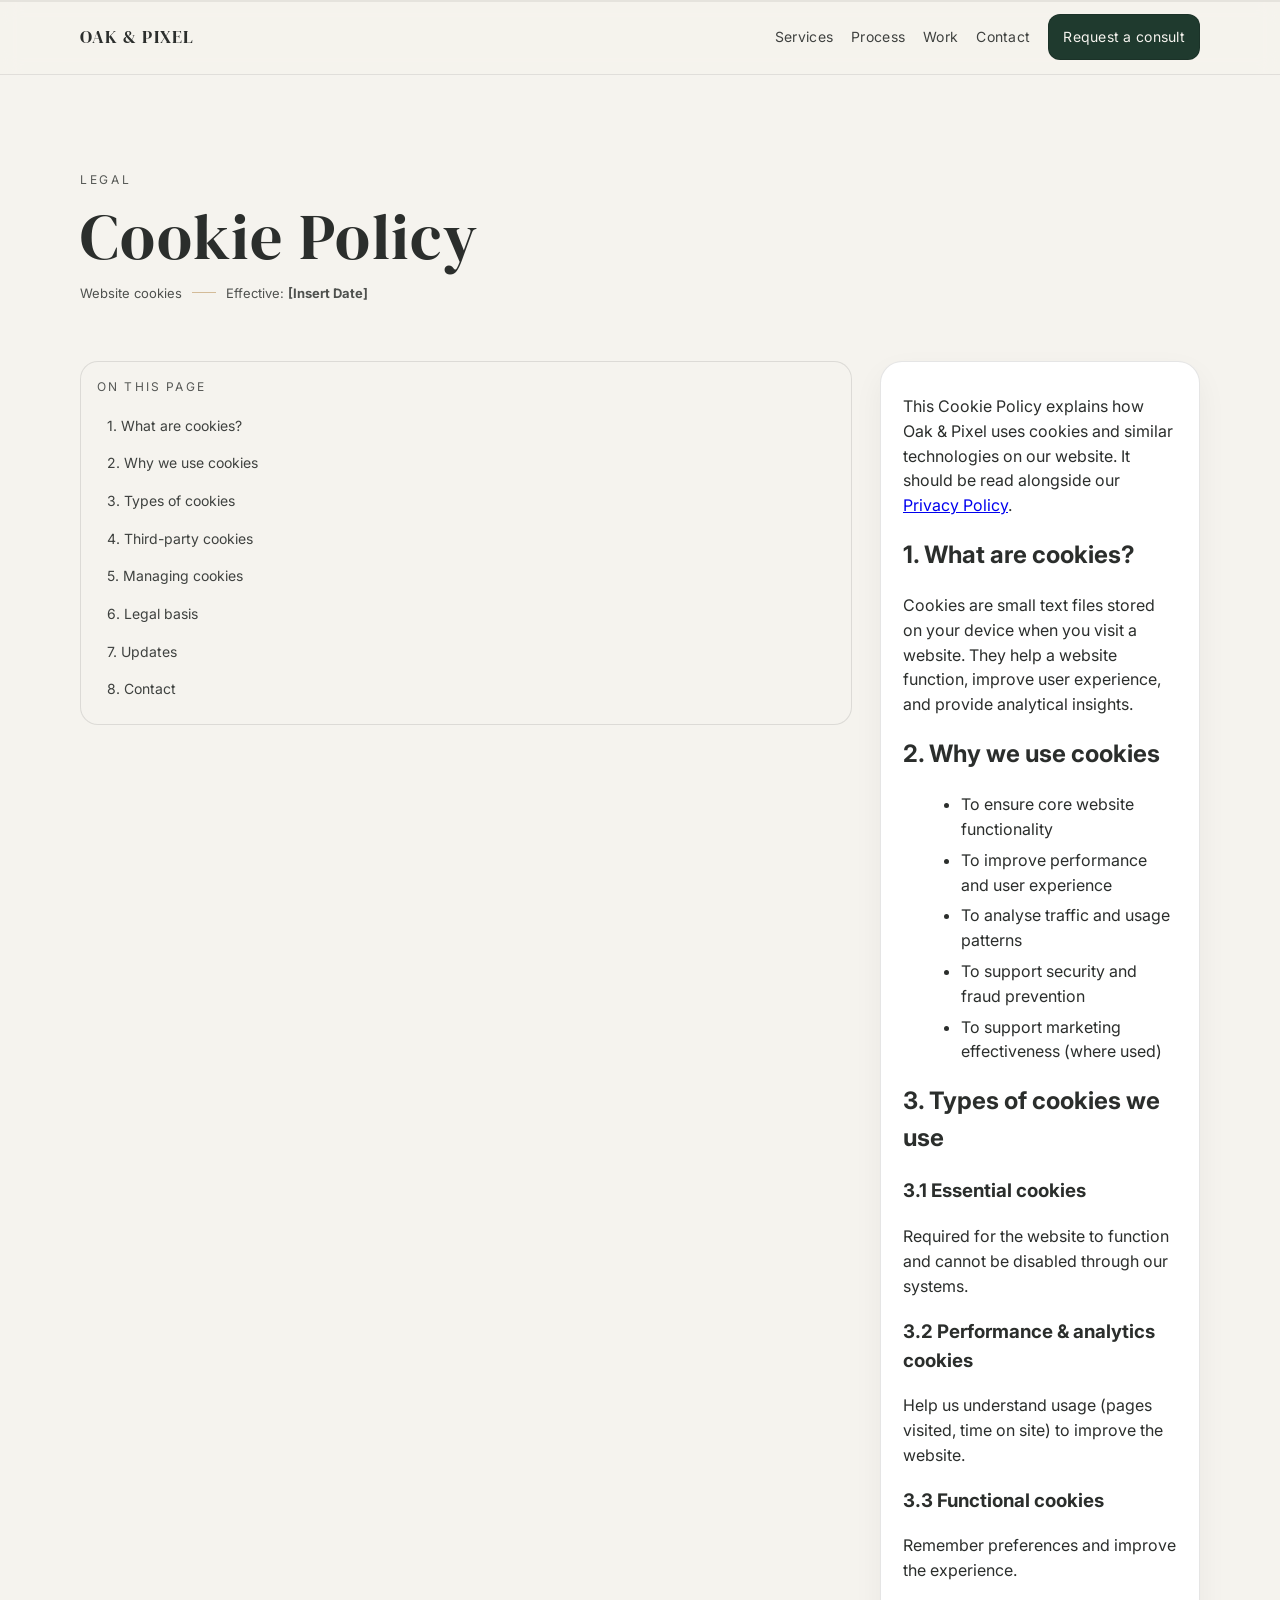
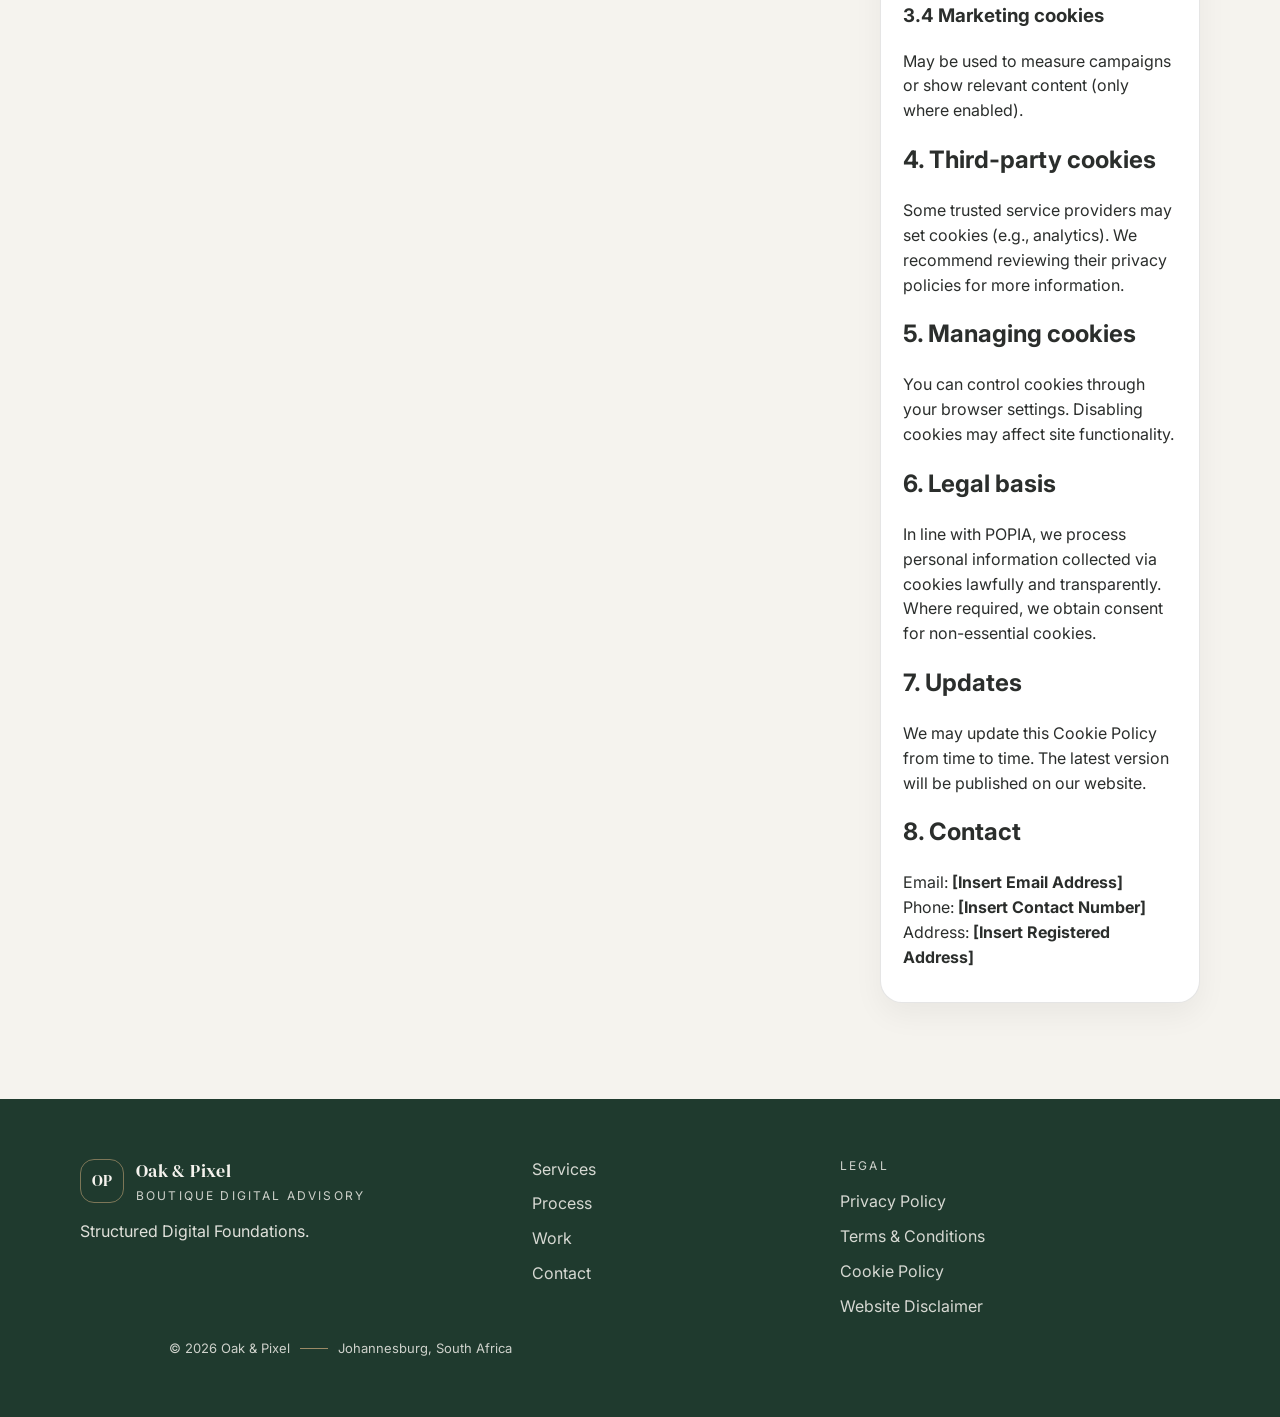
==== cookies.html @ d3440150 "Add files via upload" ====
<!doctype html>
<html lang="en">
<head>
  <meta charset="utf-8" />
  <meta name="viewport" content="width=device-width, initial-scale=1" />
  <title>Cookie Policy — Oak & Pixel</title>
  <meta name="description" content="Oak & Pixel Cookie Policy." />
  <link rel="preconnect" href="https://fonts.googleapis.com">
  <link rel="preconnect" href="https://fonts.gstatic.com" crossorigin>
  <link href="https://fonts.googleapis.com/css2?family=DM+Serif+Display&family=Inter:wght@300;400;500;600&display=swap" rel="stylesheet">
  <link rel="stylesheet" href="css/styles.css" />
</head>

<body>
  <div class="scrollbar" aria-hidden="true"><span class="scrollbar__fill" id="scrollFill"></span></div>

  <header class="header" id="top">
    <div class="container header__inner">
      <a class="brand" href="index.html" aria-label="Oak & Pixel Home">
        <img class="brand__logo" src="assets/logo-primary.png" alt="Oak & Pixel"
             onerror="this.style.display='none'; document.getElementById('brandText').style.display='block';">
        <span id="brandText" class="brand__text" style="display:none;">OAK &amp; PIXEL</span>
      </a>

      <nav class="nav" aria-label="Primary">
        <button class="nav__toggle" id="navToggle" aria-label="Open menu" aria-expanded="false">
          <span></span><span></span>
        </button>

        <div class="nav__panel" id="navPanel">
          <a class="nav__link" href="index.html#services">Services</a>
          <a class="nav__link" href="index.html#process">Process</a>
          <a class="nav__link" href="index.html#work">Work</a>
          <a class="nav__link" href="index.html#contact">Contact</a>
          <a class="btn btn--primary" href="index.html#contact">Request a consult</a>
        </div>
      </nav>
    </div>
  </header>

  <main class="section--light">
    <section class="policyHero">
      <div class="container">
        <p class="kicker">Legal</p>
        <h1 class="headline">Cookie Policy</h1>
        <div class="policyMeta">
          <span>Website cookies</span>
          <span class="goldLineInline" aria-hidden="true"></span>
          <span>Effective: <strong>[Insert Date]</strong></span>
        </div>
      </div>
    </section>

    <section class="container policyWrap">
      <aside class="policyToc" aria-label="Page contents">
        <div class="tocTitle">On this page</div>
        <a href="#what">1. What are cookies?</a>
        <a href="#why">2. Why we use cookies</a>
        <a href="#types">3. Types of cookies</a>
        <a href="#third">4. Third-party cookies</a>
        <a href="#manage">5. Managing cookies</a>
        <a href="#basis">6. Legal basis</a>
        <a href="#updates">7. Updates</a>
        <a href="#contact">8. Contact</a>
      </aside>

      <article class="policyCard">
        <p>
          This Cookie Policy explains how Oak &amp; Pixel uses cookies and similar technologies on our website.
          It should be read alongside our <a href="privacy.html">Privacy Policy</a>.
        </p>

        <h2 id="what">1. What are cookies?</h2>
        <p>Cookies are small text files stored on your device when you visit a website. They help a website function, improve user experience, and provide analytical insights.</p>

        <h2 id="why">2. Why we use cookies</h2>
        <ul>
          <li>To ensure core website functionality</li>
          <li>To improve performance and user experience</li>
          <li>To analyse traffic and usage patterns</li>
          <li>To support security and fraud prevention</li>
          <li>To support marketing effectiveness (where used)</li>
        </ul>

        <h2 id="types">3. Types of cookies we use</h2>
        <h3>3.1 Essential cookies</h3>
        <p>Required for the website to function and cannot be disabled through our systems.</p>

        <h3>3.2 Performance &amp; analytics cookies</h3>
        <p>Help us understand usage (pages visited, time on site) to improve the website.</p>

        <h3>3.3 Functional cookies</h3>
        <p>Remember preferences and improve the experience.</p>

        <h3>3.4 Marketing cookies</h3>
        <p>May be used to measure campaigns or show relevant content (only where enabled).</p>

        <h2 id="third">4. Third-party cookies</h2>
        <p>Some trusted service providers may set cookies (e.g., analytics). We recommend reviewing their privacy policies for more information.</p>

        <h2 id="manage">5. Managing cookies</h2>
        <p>You can control cookies through your browser settings. Disabling cookies may affect site functionality.</p>

        <h2 id="basis">6. Legal basis</h2>
        <p>In line with POPIA, we process personal information collected via cookies lawfully and transparently. Where required, we obtain consent for non-essential cookies.</p>

        <h2 id="updates">7. Updates</h2>
        <p>We may update this Cookie Policy from time to time. The latest version will be published on our website.</p>

        <h2 id="contact">8. Contact</h2>
        <p>
          Email: <strong>[Insert Email Address]</strong><br />
          Phone: <strong>[Insert Contact Number]</strong><br />
          Address: <strong>[Insert Registered Address]</strong>
        </p>
      </article>
    </section>
  </main>

  <footer class="footer section--dark">
    <div class="container footer__inner">
      <div class="footer__brand">
        <div class="footer__logoRow">
          <img src="assets/logo-mark.png" alt="Oak & Pixel mark" class="footer__mark"
               onerror="this.outerHTML='<span class=&quot;footer__markFallback&quot;>OP</span>';">
          <div>
            <div class="footer__name">Oak &amp; Pixel</div>
            <div class="footer__tag">Boutique Digital Advisory</div>
          </div>
        </div>
        <p class="footer__line">Structured Digital Foundations.</p>
      </div>

      <div class="footer__links">
        <a href="index.html#services">Services</a>
        <a href="index.html#process">Process</a>
        <a href="index.html#work">Work</a>
        <a href="index.html#contact">Contact</a>
      </div>

      <div class="footer__legal">
        <div class="footer__legalTitle">Legal</div>
        <a href="privacy.html">Privacy Policy</a>
        <a href="terms.html">Terms &amp; Conditions</a>
        <a href="cookies.html">Cookie Policy</a>
        <a href="disclaimer.html">Website Disclaimer</a>
      </div>

      <div class="footer__meta">
        <span>© <span id="year"></span> Oak &amp; Pixel</span>
        <span class="goldLine" aria-hidden="true"></span>
        <span>Johannesburg, South Africa</span>
      </div>
    </div>
  </footer>

  <script src="js/main.js"></script>
</body>
</html>
---- css/styles.css ----
:root{
  /* Oak & Pixel palette (balanced + neutral) */
  --green: #1F3A2E;
  --charcoal: #2B2E2C;
  --offwhite: #F5F3EE;
  --gold: #C8A87A;

  --radius: 18px;
  --shadow: 0 18px 40px rgba(0,0,0,.12);
  --max: 1140px;

  --serif: "DM Serif Display", serif;
  --sans: "Inter", system-ui, -apple-system, Segoe UI, Roboto, Arial, sans-serif;

  --ease: cubic-bezier(.2,.8,.2,1);
}

*{ box-sizing:border-box; }
html{ scroll-behavior:smooth; }
body{
  margin:0;
  font-family: var(--sans);
  color: var(--charcoal);
  background: var(--offwhite);
  line-height: 1.55;
}

img{ max-width:100%; display:block; }

.container{
  width: min(var(--max), calc(100% - 48px));
  margin-inline:auto;
}

.section{ padding: 96px 0; }
.section--light{ background: var(--offwhite); color: var(--charcoal); }
.section--dark{ background: var(--green); color: var(--offwhite); }

.section__head{ margin-bottom: 32px; max-width: 820px; }
.kicker{
  letter-spacing: .22em;
  text-transform: uppercase;
  font-size: 12px;
  opacity: .78;
  margin: 0 0 14px;
}
.kicker--light{ opacity: .86; }

.headline{
  font-family: var(--serif);
  font-weight: 400;
  letter-spacing: .02em;
  font-size: clamp(42px, 5vw, 66px);
  line-height: 1.02;
  margin: 0 0 14px;
}
.headline__sub{
  display:block;
  font-family: var(--sans);
  font-weight: 400;
  letter-spacing: 0;
  font-size: clamp(14px, 1.55vw, 16px);
  margin-top: 16px;
  opacity: .82;
  max-width: 38ch;
}

.h2{
  font-family: var(--serif);
  font-weight: 400;
  letter-spacing: .02em;
  font-size: clamp(30px, 3.2vw, 44px);
  line-height: 1.08;
  margin: 0 0 10px;
}
.h2--light{ color: var(--offwhite); }
.h3{
  font-family: var(--serif);
  font-weight: 400;
  letter-spacing: .02em;
  font-size: 22px;
  margin: 0 0 10px;
}
.h3--light{ color: var(--offwhite); }

.lead{
  font-size: 16px;
  max-width: 62ch;
  opacity: .9;
  margin: 0 0 26px;
}
.sub{
  margin: 0;
  opacity: .86;
  max-width: 70ch;
}
.sub--light{ opacity: .88; }

.muted{ opacity: .86; margin: 0 0 14px; }

.divider{
  height: 1px;
  background: rgba(245,243,238,.18);
  margin: 34px 0;
}
.divider--gold{
  background: linear-gradient(90deg, transparent, rgba(200,168,122,.9), transparent);
}

/* Header / Nav */
.header{
  position: sticky;
  top: 0;
  z-index: 50;
  backdrop-filter: blur(10px);
  background: rgba(245,243,238,.72);
  border-bottom: 1px solid rgba(43,46,44,.10);
}
.header__inner{
  display:flex;
  align-items:center;
  justify-content:space-between;
  height: 74px;
}
.brand{ display:flex; align-items:center; gap: 12px; text-decoration:none; color: var(--charcoal); }
.brand__logo{ height: 24px; }
.brand__text{
  font-family: var(--serif);
  letter-spacing: .06em;
  font-size: 18px;
}

.nav{ position: relative; }
.nav__panel{ display:flex; align-items:center; gap: 18px; }
.nav__link{
  text-decoration:none;
  color: var(--charcoal);
  font-size: 14px;
  letter-spacing: .02em;
  opacity: .9;
  position: relative;
}
.nav__link::after{
  content:"";
  position:absolute;
  left:0; bottom:-8px;
  width:0%;
  height:1px;
  background: var(--gold);
  transition: width .35s var(--ease);
}
.nav__link:hover::after{ width: 100%; }

.nav__toggle{
  display:none;
  border: 0;
  background: transparent;
  width: 44px; height: 44px;
  border-radius: 12px;
  cursor: pointer;
}
.nav__toggle span{
  display:block;
  height:2px;
  background: var(--charcoal);
  margin: 7px 10px;
  transition: transform .3s var(--ease), opacity .3s var(--ease);
}

/* Buttons */
.btn{
  display:inline-flex;
  align-items:center;
  justify-content:center;
  gap: 10px;
  padding: 12px 16px;
  border-radius: 999px;
  font-size: 14px;
  letter-spacing: .02em;
  text-decoration:none;
  border: 1px solid transparent;
  cursor: pointer;
  transition: transform .18s var(--ease), background .25s var(--ease), border-color .25s var(--ease);
}
.btn:active{ transform: translateY(1px); }

.btn--primary{
  background: var(--green);
  color: var(--offwhite);
}
.btn--primary:hover{ background: #173024; }

.btn--ghost{
  background: transparent;
  color: var(--charcoal);
  border-color: rgba(43,46,44,.22);
}
.btn--ghost:hover{ border-color: rgba(200,168,122,.9); }

.btn--ghostLight{
  background: transparent;
  color: var(--offwhite);
  border-color: rgba(245,243,238,.28);
}
.btn--ghostLight:hover{ border-color: rgba(200,168,122,.9); }

/* Hero */
.hero{ padding-top: 78px; }
.hero__grid{
  display:grid;
  grid-template-columns: 1.12fr .88fr;
  gap: 46px;
  align-items: center;
}
.hero__trust{
  display:flex;
  flex-wrap:wrap;
  gap: 12px;
  margin-top: 22px;
  font-size: 13px;
  opacity: .86;
}
.dot{
  width:4px; height:4px;
  background: var(--gold);
  border-radius: 999px;
  align-self:center;
}
.hero__cta{ display:flex; gap: 12px; flex-wrap: wrap; }

/* Media stack */
.mediaStack{ position: relative; min-height: 420px; }
.mediaStack__card{
  border-radius: var(--radius);
  overflow:hidden;
  box-shadow: var(--shadow);
  border: 1px solid rgba(43,46,44,.12);
}
.mediaStack__card img{ width:100%; height: 360px; object-fit: cover; }
.mediaStack__card--offset{
  position:absolute;
  right: -12px;
  bottom: -22px;
  width: 72%;
  transform: rotate(1.2deg);
}
.mediaStack__stamp{
  position:absolute;
  left: -10px;
  bottom: 20px;
  width: 64px; height: 64px;
  border-radius: 16px;
  border: 1px solid rgba(200,168,122,.7);
  background: rgba(245,243,238,.85);
  display:grid;
  place-items:center;
  box-shadow: 0 12px 30px rgba(0,0,0,.12);
}
.stampFallback{
  font-family: var(--serif);
  letter-spacing: .08em;
  color: var(--green);
}

/* Cards */
.cards{
  display:grid;
  gap: 18px;
}
.cards--3{ grid-template-columns: repeat(3, 1fr); }
.card{
  border-radius: var(--radius);
  padding: 22px;
  border: 1px solid rgba(245,243,238,.18);
  background: rgba(0,0,0,.10);
}
.card .list{ margin: 14px 0 0; padding-left: 18px; opacity: .92; }
.card .list li{ margin: 6px 0; }

/* Process timeline */
.timeline{
  display:grid;
  gap: 14px;
  border-top: 1px solid rgba(43,46,44,.14);
  padding-top: 18px;
}
.step{
  display:grid;
  grid-template-columns: 70px 1fr;
  gap: 16px;
  padding: 18px 0;
  border-bottom: 1px solid rgba(43,46,44,.12);
}
.step__num{
  font-family: var(--serif);
  font-size: 22px;
  color: var(--green);
  letter-spacing: .04em;
}

/* Gallery */
.gallery{
  display:grid;
  grid-template-columns: repeat(3, 1fr);
  gap: 18px;
}
.workCard{
  position: relative;
  border-radius: var(--radius);
  overflow:hidden;
  border: 1px solid rgba(245,243,238,.18);
  text-decoration:none;
  color: var(--offwhite);
}
.workCard img{
  width:100%;
  height: 280px;
  object-fit: cover;
  filter: saturate(.95) contrast(.98);
  transform: scale(1.02);
  transition: transform .7s var(--ease);
}
.workCard:hover img{ transform: scale(1.08); }
.workCard__meta{
  position:absolute;
  left: 0; right:0; bottom:0;
  padding: 18px;
  background: linear-gradient(180deg, transparent, rgba(0,0,0,.55));
}
.workCard__title{
  display:block;
  font-family: var(--serif);
  font-size: 18px;
  letter-spacing: .02em;
}
.workCard__tag{
  font-size: 13px;
  opacity: .9;
}

/* Quotes */
.quotes{
  display:grid;
  grid-template-columns: 1fr 1fr;
  gap: 18px;
}
.quote{
  margin:0;
  padding: 22px;
  border-radius: var(--radius);
  background: #fff;
  border: 1px solid rgba(43,46,44,.12);
}
.quote p{
  margin:0 0 14px;
  font-size: 15px;
}
.quote footer{
  font-size: 13px;
  opacity: .75;
}

/* FAQ */
.faq{ display:grid; gap: 12px; max-width: 820px; }
.faq__item{
  border-radius: var(--radius);
  border: 1px solid rgba(245,243,238,.18);
  background: rgba(0,0,0,.10);
  padding: 14px 16px;
}
.faq__item summary{
  cursor:pointer;
  font-weight: 500;
  letter-spacing: .01em;
}
.faq__item p{ margin: 12px 0 2px; opacity: .9; }

/* Contact */
.contact{
  display:grid;
  grid-template-columns: 1fr 1fr;
  gap: 22px;
  align-items: start;
}
.contact__details{
  margin-top: 22px;
  display:grid;
  gap: 10px;
  border-top: 1px solid rgba(43,46,44,.12);
  padding-top: 18px;
}
.detail .label{
  font-size: 12px;
  letter-spacing: .18em;
  text-transform: uppercase;
  opacity: .7;
  display:block;
}
.detail .value{ font-size: 14px; }

.form{
  background: #fff;
  border-radius: calc(var(--radius) + 4px);
  border: 1px solid rgba(43,46,44,.12);
  padding: 18px;
  box-shadow: 0 12px 30px rgba(0,0,0,.06);
}
.form label{ display:block; margin-bottom: 12px; }
.form label span{
  display:block;
  font-size: 12px;
  letter-spacing: .16em;
  text-transform: uppercase;
  opacity: .7;
  margin-bottom: 8px;
}
.form input, .form select, .form textarea{
  width:100%;
  border-radius: 14px;
  border: 1px solid rgba(43,46,44,.16);
  padding: 12px 12px;
  font-family: var(--sans);
  font-size: 14px;
  outline: none;
  background: var(--offwhite);
}
.form input:focus, .form select:focus, .form textarea:focus{
  border-color: rgba(200,168,122,.85);
  box-shadow: 0 0 0 4px rgba(200,168,122,.15);
}
.form__row{
  display:grid;
  grid-template-columns: 1fr 1fr;
  gap: 12px;
}
.form__foot{
  display:flex;
  align-items:center;
  justify-content:space-between;
  gap: 12px;
  margin-top: 10px;
}
.fineprint{ margin:0; font-size: 12px; opacity: .7; }
.form__status{ margin: 12px 2px 0; font-size: 13px; opacity: .85; }

/* Footer */
.footer{ padding: 58px 0; }
.footer__inner{
  display:grid;
  grid-template-columns: 1.2fr .8fr 1fr;
  gap: 20px;
  align-items: start;
}
.footer__logoRow{ display:flex; gap: 12px; align-items:center; }
.footer__mark{
  width: 44px; height: 44px;
  border-radius: 14px;
  border: 1px solid rgba(200,168,122,.55);
  background: rgba(0,0,0,.10);
  padding: 8px;
}
.footer__markFallback{
  width:44px; height:44px;
  border-radius:14px;
  border:1px solid rgba(200,168,122,.55);
  display:grid; place-items:center;
  font-family: var(--serif);
}
.footer__name{ font-family: var(--serif); font-size: 18px; letter-spacing:.02em; }
.footer__tag{ font-size: 12px; letter-spacing: .18em; text-transform: uppercase; opacity: .82; margin-top: 2px; }
.footer__line{ margin: 14px 0 0; opacity: .9; }

.footer__links{ display:grid; gap: 10px; justify-items:start; }
.footer__links a{ color: var(--offwhite); text-decoration:none; opacity:.86; }
.footer__links a:hover{ opacity:1; text-decoration: underline; text-decoration-color: rgba(200,168,122,.9); }

.footer__meta{
  display:flex;
  flex-wrap:wrap;
  gap: 10px;
  align-items:center;
  justify-content:flex-end;
  opacity: .82;
  font-size: 13px;
}
.goldLine{
  width: 28px; height: 1px;
  background: rgba(200,168,122,.9);
}

/* Reveal on scroll */
.reveal{
  opacity: 0;
  transform: translateY(14px);
  transition: opacity .7s var(--ease), transform .7s var(--ease);
}
.reveal.is-visible{
  opacity: 1;
  transform: translateY(0);
}

/* Subtle top scrollbar */
.scrollbar{
  position: fixed;
  top:0; left:0; right:0;
  height: 2px;
  background: rgba(43,46,44,.08);
  z-index: 80;
}
.scrollbar__fill{
  display:block;
  height: 100%;
  width: 0%;
  background: rgba(200,168,122,.95);
}

/* Responsive */
@media (max-width: 980px){
  .hero__grid{ grid-template-columns: 1fr; }
  .mediaStack__card--offset{ position: relative; right:auto; bottom:auto; width: 100%; margin-top: 12px; transform:none; }
  .mediaStack{ min-height: auto; }
  .cards--3{ grid-template-columns: 1fr; }
  .gallery{ grid-template-columns: 1fr; }
  .quotes{ grid-template-columns: 1fr; }
  .contact{ grid-template-columns: 1fr; }
  .footer__inner{ grid-template-columns: 1fr; }
  .footer__meta{ justify-content:flex-start; }

  .nav__toggle{ display:inline-block; }
  .nav__panel{
    position: absolute;
    right: 0;
    top: 56px;
    width: min(420px, calc(100vw - 24px));
    background: rgba(245,243,238,.98);
    border: 1px solid rgba(43,46,44,.12);
    border-radius: 16px;
    padding: 14px;
    box-shadow: 0 18px 40px rgba(0,0,0,.10);

    display:none;
    flex-direction: column;
    align-items: stretch;
    gap: 10px;
  }
  .nav__panel.is-open{ display:flex; }
  .nav__link{ padding: 10px 10px; border-radius: 12px; }
  .nav__link:hover{ background: rgba(43,46,44,.06); }
  .btn{ width: 100%; }
}

@media (prefers-reduced-motion: reduce){
  html{ scroll-behavior: auto; }
  .reveal{ transition:none; transform:none; }
  .workCard img{ transition:none; }
}


.footer__legal{
  display:grid;
  gap: 10px;
  justify-items: start;
}

.footer__legalTitle{
  font-size: 12px;
  letter-spacing: .18em;
  text-transform: uppercase;
  opacity: .82;
  margin-bottom: 4px;
}

.footer__legal a{
  color: var(--offwhite);
  text-decoration:none;
  opacity:.86;
}

.footer__legal a:hover{
  opacity: 1;
  text-decoration: underline;
  text-decoration-color: rgba(200,168,122,.9);
}

/* Policy / Legal Pages */
.policyHero{
  padding: 96px 0 34px;
}
.policyWrap{
  display:grid;
  grid-template-columns: 1fr 320px;
  gap: 28px;
  align-items: start;
  padding: 24px 0 96px;
}
.policyCard{
  background: #fff;
  border: 1px solid rgba(43,46,44,.12);
  border-radius: calc(var(--radius) + 4px);
  padding: 22px;
  box-shadow: 0 12px 30px rgba(0,0,0,.05);
}
.policyCard h2, .policyCard h3{
  margin-top: 18px;
}
.policyMeta{
  display:flex;
  flex-wrap:wrap;
  gap: 10px;
  align-items:center;
  margin-top: 14px;
  font-size: 13px;
  opacity: .82;
}
.policyMeta .goldLineInline{
  width: 24px; height: 1px;
  background: rgba(200,168,122,.9);
}
.policyToc{
  position: sticky;
  top: 94px;
  border-radius: var(--radius);
  border: 1px solid rgba(43,46,44,.12);
  background: rgba(245,243,238,.65);
  padding: 16px;
}
.policyToc .tocTitle{
  font-size: 12px;
  letter-spacing: .18em;
  text-transform: uppercase;
  opacity: .78;
  margin-bottom: 10px;
}
.policyToc a{
  display:block;
  padding: 8px 10px;
  border-radius: 12px;
  text-decoration:none;
  color: var(--charcoal);
  opacity: .9;
  font-size: 14px;
}
.policyToc a:hover{
  background: rgba(43,46,44,.06);
}
.policyNote{
  margin-top: 14px;
  font-size: 12px;
  opacity: .72;
}
.policyCard p{ margin: 10px 0; }
.policyCard ul{ margin: 10px 0 10px 18px; }
.policyCard li{ margin: 6px 0; }

@media (max-width: 980px){
  .policyWrap{ grid-template-columns: 1fr; }
  .policyToc{ position: relative; top: auto; }
}
.section { padding: 88px 0; }
.section--soft { background: rgba(0,0,0,0.03); }
.container { width: min(1120px, 92%); margin: 0 auto; }

.section-head { margin-bottom: 28px; max-width: 780px; }
.eyebrow { letter-spacing: .12em; text-transform: uppercase; font-size: 12px; opacity: .7; margin: 0 0 10px; }
.lead { font-size: 18px; line-height: 1.6; opacity: .85; margin: 12px 0 0; }

.grid { display: grid; gap: 18px; }
.grid-3 { grid-template-columns: repeat(3, minmax(0, 1fr)); }
@media (max-width: 980px) { .grid-3 { grid-template-columns: 1fr; } }

.card {
  border: 1px solid rgba(0,0,0,0.08);
  border-radius: 18px;
  padding: 22px;
  background: #fff;
  box-shadow: 0 10px 30px rgba(0,0,0,0.06);
}

.card--featured {
  border-color: rgba(0,0,0,0.14);
  transform: translateY(-2px);
}

.card-top h3 { margin: 0 0 8px; font-size: 18px; }
.muted { opacity: .75; margin: 0; line-height: 1.6; }

.price { margin: 18px 0 14px; display: flex; align-items: baseline; gap: 10px; flex-wrap: wrap; }
.price-amount { font-size: 12px; opacity: .7; text-transform: uppercase; letter-spacing: .12em; }
.price-figure { font-size: 28px; font-weight: 600; }
.price-suffix { opacity: .75; }

.list { margin: 14px 0 0; padding-left: 18px; }
.list li { margin: 10px 0; opacity: .9; }

.card-actions { display: flex; gap: 10px; margin-top: 18px; flex-wrap: wrap; }

.btn { display: inline-flex; align-items: center; justify-content: center; gap: 10px;
  padding: 11px 14px; border-radius: 12px; text-decoration: none; border: 1px solid rgba(0,0,0,0.14);
}
.btn-primary { background: #0C2F25; color: #F7F9F8; border-color: transparent; }
.btn-ghost { background: transparent; color: inherit; }

.pill {
  display: inline-block;
  margin-top: 14px;
  padding: 8px 10px;
  border-radius: 999px;
  border: 1px solid rgba(0,0,0,0.10);
  opacity: .85;
  font-size: 13px;
}

.note {
  margin-top: 18px;
  border-left: 3px solid rgba(0,0,0,0.2);
  padding: 12px 14px;
  opacity: .85;
}

.cta-row {
  margin-top: 18px;
  display: flex;
  align-items: center;
  justify-content: space-between;
  gap: 16px;
  flex-wrap: wrap;
}

.cta-box h3 { margin: 0 0 6px; }

#services .card {
  background: #ffffff;
  color: #141716;
}

#services h2,
#services h3,
#services p {
  color: #F7F9F8;
}

#services .card h3,
#services .card p,
#services .card li {
  color: #141716;
}

section#services {
  background-color: #0C2F25 !important;
}
.title-row{
  display:flex;
  align-items:center;
  justify-content:space-between;
  gap:12px;
}

.badge{
  display:inline-flex;
  align-items:center;
  padding:6px 10px;
  border-radius:999px;
  font-size:12px;
  letter-spacing:.06em;
  text-transform:uppercase;
  border:1px solid rgba(0,0,0,0.12);
  white-space:nowrap;
}

.badge--gold{
  background: rgba(198, 167, 94, 0.18); /* subtle gold tint */
  border-color: rgba(198, 167, 94, 0.45);
}
.contact-grid{
display:grid;
grid-template-columns:1.2fr 1fr;
gap:60px;
margin-top:40px;
}

.contact-form{
display:flex;
flex-direction:column;
gap:14px;
}

.contact-form input,
.contact-form textarea{
padding:14px;
border-radius:8px;
border:1px solid #ddd;
font-size:14px;
}

.contact-form button{
margin-top:10px;
padding:14px;
background:#0C2F25;
color:white;
border:none;
border-radius:8px;
cursor:pointer;
}

.contact-details{
padding:20px;
}
.map-container{
margin-top:20px;
border-radius:10px;
Height: 260–320px
overflow:hidden;
box-shadow:0 10px 25px rgba(0,0,0,0.1);
}
.form-trust{
margin-top:10px;
font-size:13px;
color:#6b6b6b;
}
.form-trust{
margin-top:10px;
font-size:13px;
color:#6b6b6b;
}

.grid-2{
  grid-template-columns: repeat(2, minmax(0, 1fr));
}

@media (max-width: 980px){
  .grid-2{
    grid-template-columns: 1fr;
  }
}

.wa-float{
  position: fixed;
  right: 18px;
  bottom: 18px;
  z-index: 9999;

  width: 54px;
  height: 54px;
  border-radius: 999px;

  display: flex;
  align-items: center;
  justify-content: center;

  background: #25D366;
  border: 1px solid rgba(0,0,0,0.12);
  box-shadow: 0 14px 40px rgba(0,0,0,0.18);

  text-decoration: none;
}

.wa-icon{
  font-size: 12px;
  font-weight: 700;
  letter-spacing: .06em;
  text-transform: uppercase;
  color: #fff;
}

/* Optional: only show on screens wider than 420px */
@media (max-width: 420px){
  .wa-float{ right: 14px; bottom: 14px; }
}
.btn-whatsapp{
display:inline-block;
margin-top:16px;
padding:14px 22px;

background:#25D366;
color:#ffffff;

border-radius:8px;
text-decoration:none;
font-weight:600;

transition:all .25s ease;
}

.btn-whatsapp:hover{
background:#1ebe5d;
transform:translateY(-1px);
box-shadow:0 8px 20px rgba(0,0,0,0.12);
}
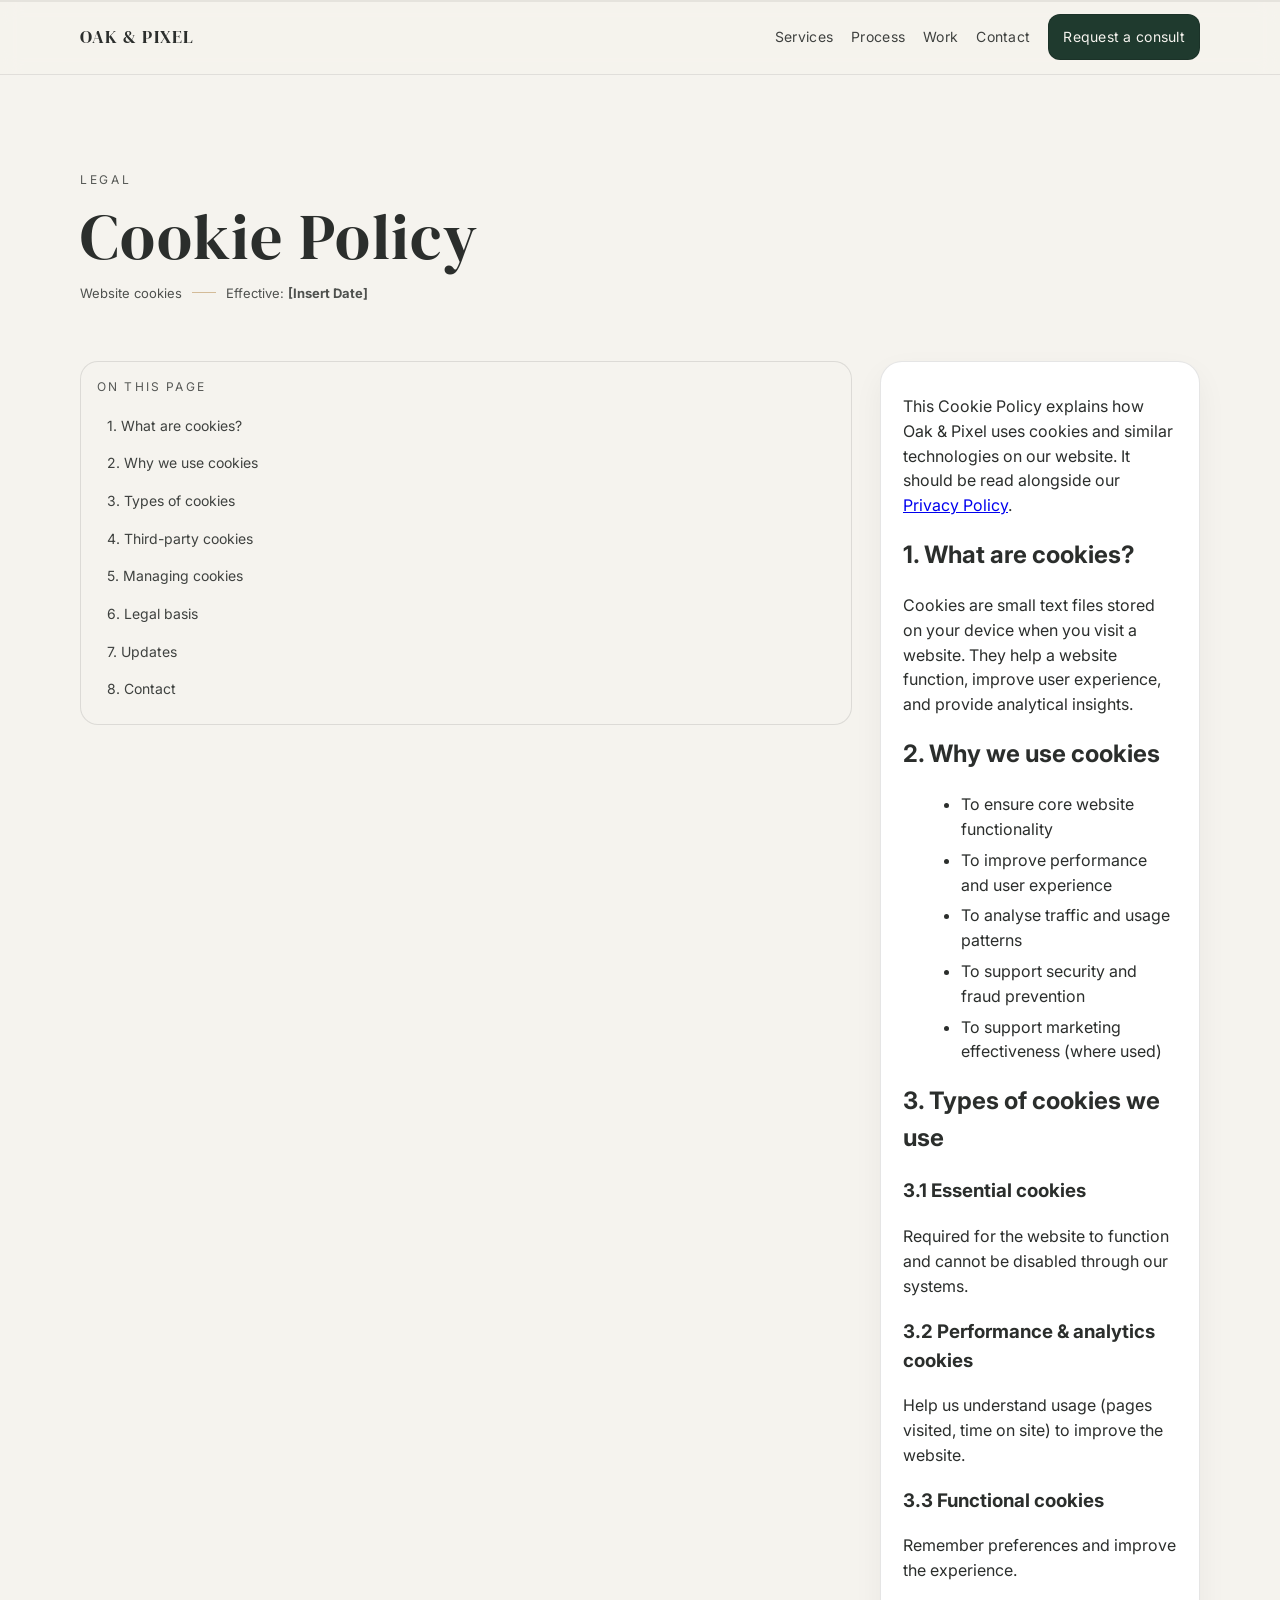
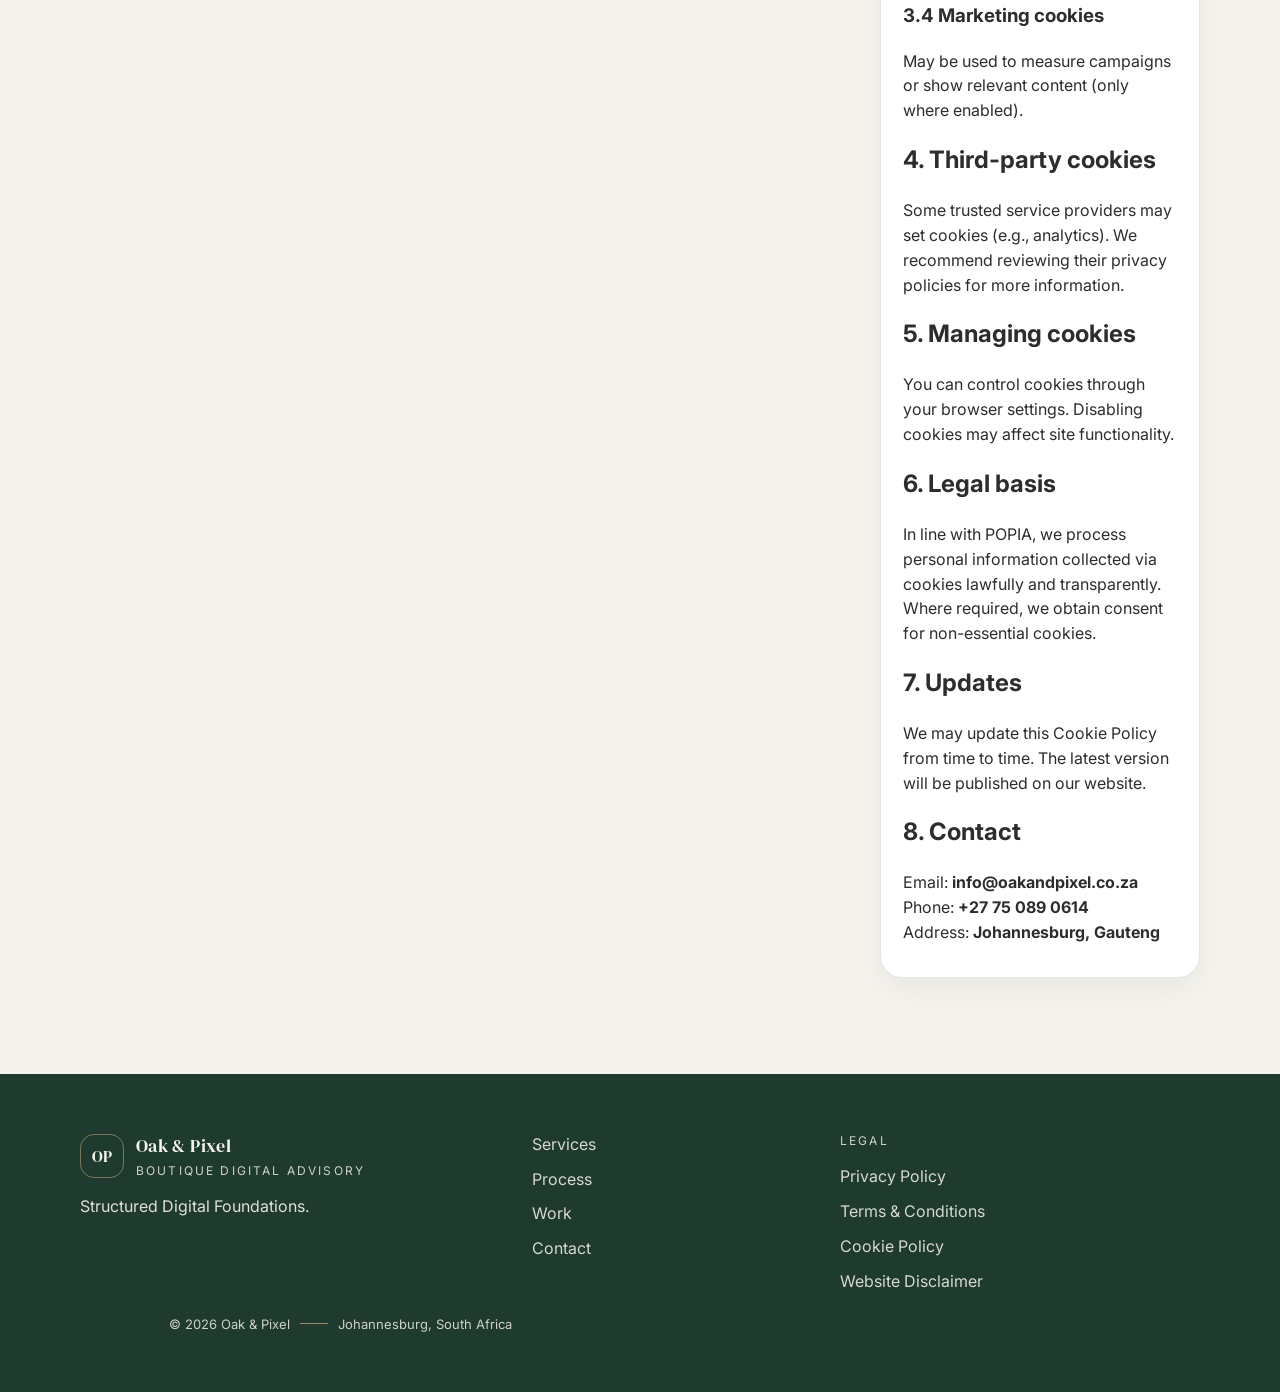
==== commit 8a7a09d9: "Update cookies.html" ====
--- a/cookies.html
+++ b/cookies.html
@@ -109,9 +109,9 @@
 
         <h2 id="contact">8. Contact</h2>
         <p>
-          Email: <strong>[Insert Email Address]</strong><br />
-          Phone: <strong>[Insert Contact Number]</strong><br />
-          Address: <strong>[Insert Registered Address]</strong>
+          Email: <strong>info@oakandpixel.co.za</strong><br />
+          Phone: <strong>+27 75 089 0614</strong><br />
+          Address: <strong>Johannesburg, Gauteng</strong>
         </p>
       </article>
     </section>
@@ -156,4 +156,5 @@
 
   <script src="js/main.js"></script>
 </body>
-</html>+
+</html>
